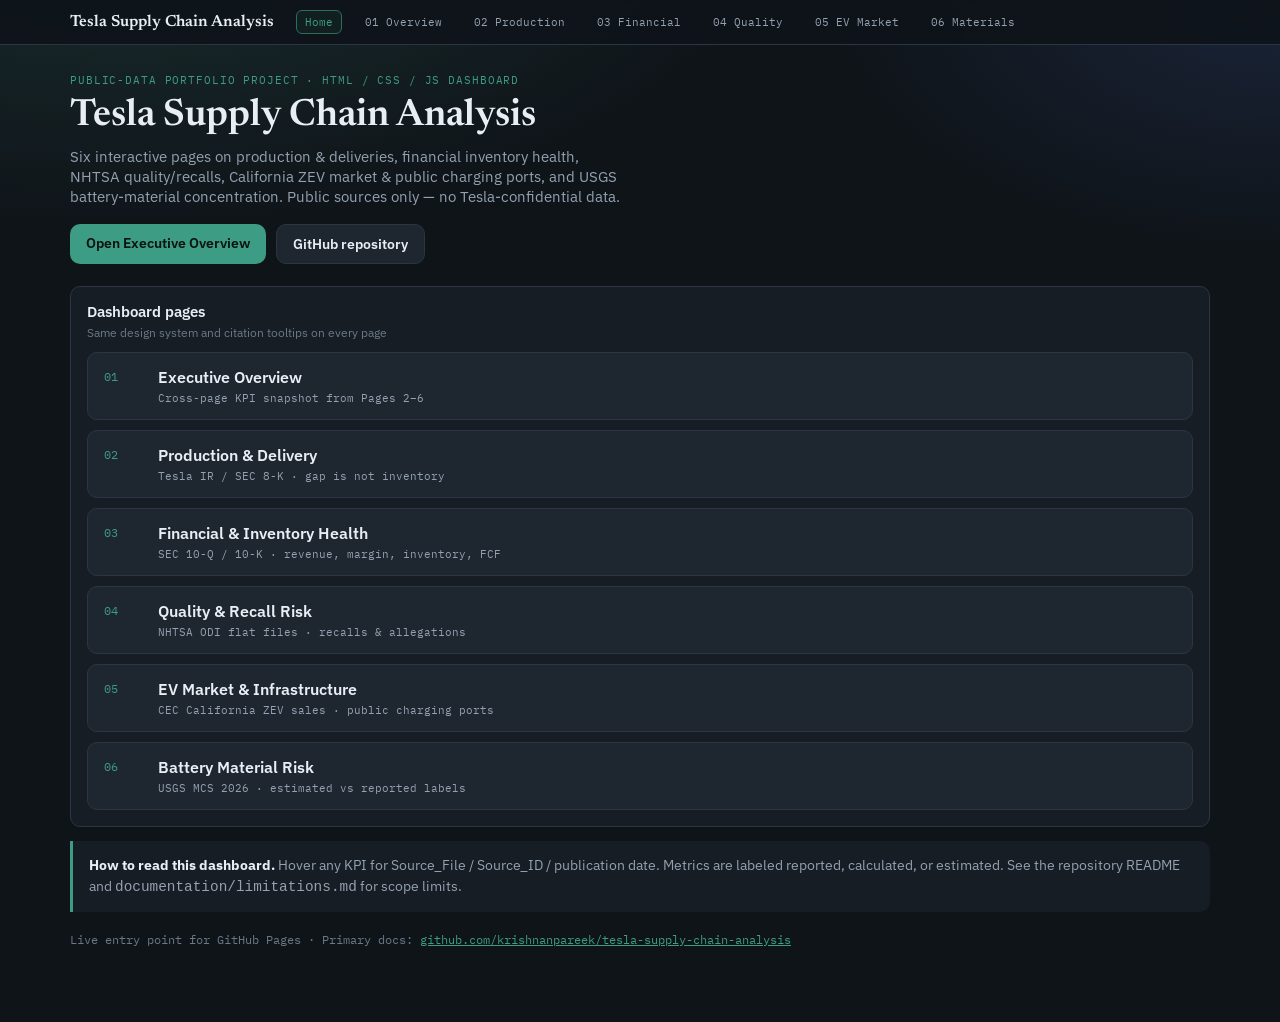
==== index.html @ 321ba061 "Add GitHub Pages entry point with index landing page. Root index links to all six dashboard pages; ." ====
<!DOCTYPE html>
<html lang="en">
<head>
  <meta charset="UTF-8" />
  <meta name="viewport" content="width=device-width, initial-scale=1" />
  <title>Tesla Supply Chain Analysis — Dashboard</title>
  <link rel="preconnect" href="https://fonts.googleapis.com" />
  <link rel="preconnect" href="https://fonts.gstatic.com" crossorigin />
  <link href="https://fonts.googleapis.com/css2?family=IBM+Plex+Mono:wght@400;500&family=IBM+Plex+Sans:wght@400;500;600&family=Newsreader:opsz,wght@6..72,500;6..72,600&display=swap" rel="stylesheet" />
  <link rel="stylesheet" href="dashboard/assets/dashboard.css" />
  <style>
    .hero-actions { display: flex; flex-wrap: wrap; gap: 10px; margin-top: 18px; }
    .btn {
      display: inline-block;
      padding: 10px 16px;
      border-radius: var(--radius);
      text-decoration: none;
      font-weight: 600;
      font-size: 14px;
    }
    .btn-primary { background: var(--accent); color: #0b1210; }
    .btn-primary:hover { filter: brightness(1.08); }
    .btn-ghost {
      border: 1px solid var(--line);
      color: var(--text);
      background: var(--bg2);
    }
    .btn-ghost:hover { border-color: var(--accent-dim); }
    .page-list { display: grid; gap: 10px; margin-top: 8px; }
    .page-list a {
      display: grid;
      grid-template-columns: 42px 1fr;
      gap: 12px;
      align-items: start;
      padding: 14px 16px;
      border: 1px solid var(--line);
      border-radius: var(--radius);
      background: var(--bg2);
      color: var(--text);
      text-decoration: none;
    }
    .page-list a:hover { border-color: var(--accent-dim); }
    .page-list .num {
      font-family: var(--mono);
      font-size: 12px;
      color: var(--accent);
      padding-top: 2px;
    }
    .page-list .title { font-weight: 600; }
    .page-list .desc {
      font-family: var(--mono);
      font-size: 11px;
      color: var(--muted);
      margin-top: 4px;
    }
  </style>
</head>
<body>
  <nav class="site-nav">
    <div class="inner">
      <span class="brand">Tesla Supply Chain Analysis</span>
      <a class="page active" href="index.html">Home</a>
      <a class="page" href="dashboard/page01_executive_overview.html">01 Overview</a>
      <a class="page" href="dashboard/page02_production_delivery_performance.html">02 Production</a>
      <a class="page" href="dashboard/page03_financial_inventory_health.html">03 Financial</a>
      <a class="page" href="dashboard/page04_quality_recall_risk.html">04 Quality</a>
      <a class="page" href="dashboard/page05_ev_market_infrastructure.html">05 EV Market</a>
      <a class="page" href="dashboard/page06_battery_material_risk.html">06 Materials</a>
    </div>
  </nav>

  <div class="wrap">
    <header>
      <p class="eyebrow">Public-data portfolio project · HTML / CSS / JS dashboard</p>
      <h1>Tesla Supply Chain Analysis</h1>
      <p class="sub">
        Six interactive pages on production &amp; deliveries, financial inventory health,
        NHTSA quality/recalls, California ZEV market &amp; public charging ports, and USGS
        battery-material concentration. Public sources only — no Tesla-confidential data.
      </p>
      <div class="hero-actions">
        <a class="btn btn-primary" href="dashboard/page01_executive_overview.html">Open Executive Overview</a>
        <a class="btn btn-ghost" href="https://github.com/krishnanpareek/tesla-supply-chain-analysis">GitHub repository</a>
      </div>
    </header>

    <section class="panel" style="margin-top: 8px">
      <h2>Dashboard pages</h2>
      <p class="hint">Same design system and citation tooltips on every page</p>
      <div class="page-list">
        <a href="dashboard/page01_executive_overview.html">
          <div class="num">01</div>
          <div>
            <div class="title">Executive Overview</div>
            <div class="desc">Cross-page KPI snapshot from Pages 2–6</div>
          </div>
        </a>
        <a href="dashboard/page02_production_delivery_performance.html">
          <div class="num">02</div>
          <div>
            <div class="title">Production &amp; Delivery</div>
            <div class="desc">Tesla IR / SEC 8-K · gap is not inventory</div>
          </div>
        </a>
        <a href="dashboard/page03_financial_inventory_health.html">
          <div class="num">03</div>
          <div>
            <div class="title">Financial &amp; Inventory Health</div>
            <div class="desc">SEC 10-Q / 10-K · revenue, margin, inventory, FCF</div>
          </div>
        </a>
        <a href="dashboard/page04_quality_recall_risk.html">
          <div class="num">04</div>
          <div>
            <div class="title">Quality &amp; Recall Risk</div>
            <div class="desc">NHTSA ODI flat files · recalls &amp; allegations</div>
          </div>
        </a>
        <a href="dashboard/page05_ev_market_infrastructure.html">
          <div class="num">05</div>
          <div>
            <div class="title">EV Market &amp; Infrastructure</div>
            <div class="desc">CEC California ZEV sales · public charging ports</div>
          </div>
        </a>
        <a href="dashboard/page06_battery_material_risk.html">
          <div class="num">06</div>
          <div>
            <div class="title">Battery Material Risk</div>
            <div class="desc">USGS MCS 2026 · estimated vs reported labels</div>
          </div>
        </a>
      </div>
    </section>

    <div class="callout">
      <strong style="color:var(--text)">How to read this dashboard.</strong>
      Hover any KPI for Source_File / Source_ID / publication date.
      Metrics are labeled reported, calculated, or estimated.
      See the repository README and <code>documentation/limitations.md</code> for scope limits.
    </div>
    <p class="footer-note">
      Live entry point for GitHub Pages · Primary docs:
      <a href="https://github.com/krishnanpareek/tesla-supply-chain-analysis" style="color:var(--accent)">github.com/krishnanpareek/tesla-supply-chain-analysis</a>
    </p>
  </div>
</body>
</html>
---- dashboard/assets/dashboard.css ----
:root {
  --bg0: #0f1419;
  --bg1: #171d25;
  --bg2: #1e2630;
  --line: #2c3642;
  --text: #e8eef4;
  --muted: #93a1b0;
  --faint: #6b7886;
  --accent: #3d9c84;
  --accent-dim: #2a6f5e;
  --warn: #c4923a;
  --prod: #6aa8ff;
  --deliv: #3d9c84;
  --gap-pos: #6aa8ff;
  --gap-neg: #c4923a;
  --radius: 10px;
  --font: "IBM Plex Sans", system-ui, sans-serif;
  --display: "Newsreader", Georgia, serif;
  --mono: "IBM Plex Mono", ui-monospace, monospace;
}
* { box-sizing: border-box; }
body {
  margin: 0;
  font-family: var(--font);
  color: var(--text);
  background:
    radial-gradient(1200px 600px at 10% -10%, #1a3030 0%, transparent 55%),
    radial-gradient(900px 500px at 100% 0%, #1a2438 0%, transparent 50%),
    var(--bg0);
  min-height: 100vh;
}
.site-nav {
  border-bottom: 1px solid var(--line);
  background: rgba(15, 20, 25, 0.92);
  backdrop-filter: blur(8px);
  position: sticky;
  top: 0;
  z-index: 20;
}
.site-nav .inner {
  max-width: 1180px;
  margin: 0 auto;
  padding: 10px 20px;
  display: flex;
  flex-wrap: wrap;
  gap: 8px 14px;
  align-items: center;
}
.site-nav .brand {
  font-family: var(--display);
  font-weight: 600;
  font-size: 1rem;
  color: var(--text);
  text-decoration: none;
  margin-right: 8px;
}
.site-nav a.page {
  font-family: var(--mono);
  font-size: 11px;
  color: var(--muted);
  text-decoration: none;
  padding: 4px 8px;
  border-radius: 6px;
  border: 1px solid transparent;
}
.site-nav a.page:hover { color: var(--text); border-color: var(--line); }
.site-nav a.page.active {
  color: var(--accent);
  border-color: var(--accent-dim);
  background: rgba(61, 156, 132, 0.08);
}
.wrap { max-width: 1180px; margin: 0 auto; padding: 28px 20px 64px; }
header { margin-bottom: 22px; }
.eyebrow {
  font-family: var(--mono);
  font-size: 11px;
  letter-spacing: 0.08em;
  text-transform: uppercase;
  color: var(--accent);
  margin: 0 0 8px;
}
h1 {
  font-family: var(--display);
  font-weight: 600;
  font-size: clamp(1.7rem, 3vw, 2.35rem);
  line-height: 1.15;
  margin: 0 0 8px;
}
.sub { color: var(--muted); max-width: 62ch; margin: 0; font-size: 0.95rem; }
.controls {
  display: flex; flex-wrap: wrap; gap: 12px; align-items: end;
  margin: 20px 0 18px; padding: 14px 16px;
  background: var(--bg1); border: 1px solid var(--line); border-radius: var(--radius);
}
label { display: grid; gap: 4px; font-size: 12px; color: var(--faint); }
select {
  background: var(--bg2); color: var(--text); border: 1px solid var(--line);
  border-radius: 6px; padding: 8px 10px; font: inherit; min-width: 160px;
}
.kpis {
  display: grid; grid-template-columns: repeat(4, minmax(0, 1fr)); gap: 10px;
  margin-bottom: 16px;
}
.kpis.k5 { grid-template-columns: repeat(5, minmax(0, 1fr)); }
@media (max-width: 960px) { .kpis, .kpis.k5 { grid-template-columns: repeat(2, 1fr); } }
@media (max-width: 520px) { .kpis, .kpis.k5 { grid-template-columns: 1fr; } }
.kpi {
  background: var(--bg1); border: 1px solid var(--line); border-radius: var(--radius);
  padding: 14px 14px 12px; cursor: default; position: relative;
}
.kpi:hover { border-color: var(--accent-dim); }
.kpi .lbl { font-size: 11px; color: var(--faint); text-transform: uppercase; letter-spacing: 0.04em; }
.kpi .val { font-family: var(--display); font-size: 1.55rem; margin-top: 6px; font-weight: 600; }
.kpi .meta { font-family: var(--mono); font-size: 10px; color: var(--muted); margin-top: 6px; }
.kpi.gap-pos .val, .kpi.pos .val { color: var(--gap-pos); }
.kpi.gap-neg .val, .kpi.neg .val { color: var(--gap-neg); }
.grid2 { display: grid; grid-template-columns: 1.2fr 1fr; gap: 12px; margin-bottom: 12px; }
@media (max-width: 900px) { .grid2 { grid-template-columns: 1fr; } }
.panel {
  background: var(--bg1); border: 1px solid var(--line); border-radius: var(--radius);
  padding: 14px 16px 16px; min-height: 280px;
}
.panel h2 { font-size: 0.95rem; font-weight: 600; margin: 0 0 4px; }
.panel .hint { color: var(--faint); font-size: 12px; margin: 0 0 12px; }
canvas { width: 100%; height: 220px; display: block; }
.table-wrap { overflow-x: auto; }
table { width: 100%; border-collapse: collapse; font-size: 13px; }
th, td { padding: 8px 10px; border-bottom: 1px solid var(--line); text-align: left; }
th { color: var(--faint); font-weight: 500; font-size: 11px; text-transform: uppercase; letter-spacing: 0.04em; }
td.num { text-align: right; font-variant-numeric: tabular-nums; font-family: var(--mono); font-size: 12px; }
tr:hover td { background: rgba(61, 156, 132, 0.06); }
.callout {
  margin-top: 14px; padding: 14px 16px; border-left: 3px solid var(--accent);
  background: var(--bg1); border-radius: 0 var(--radius) var(--radius) 0;
  color: var(--muted); font-size: 0.9rem; line-height: 1.45;
}
.tooltip {
  position: fixed; z-index: 50; max-width: 360px; pointer-events: none;
  background: #10161d; border: 1px solid var(--line); border-radius: 8px;
  padding: 10px 12px; font-size: 12px; line-height: 1.4;
  display: none;
}
.tooltip strong { display: block; margin-bottom: 4px; color: var(--text); }
.tooltip code { font-family: var(--mono); font-size: 10px; color: var(--accent); word-break: break-all; }
.pill {
  display: inline-block; font-family: var(--mono); font-size: 10px;
  padding: 2px 6px; border-radius: 999px; border: 1px solid var(--line); color: var(--muted);
}
.legend { display: flex; gap: 14px; flex-wrap: wrap; margin-bottom: 8px; font-size: 12px; color: var(--muted); }
.legend i { display: inline-block; width: 10px; height: 10px; border-radius: 2px; margin-right: 6px; }
.footer-note {
  margin-top: 20px; font-size: 12px; color: var(--faint);
  font-family: var(--mono);
}
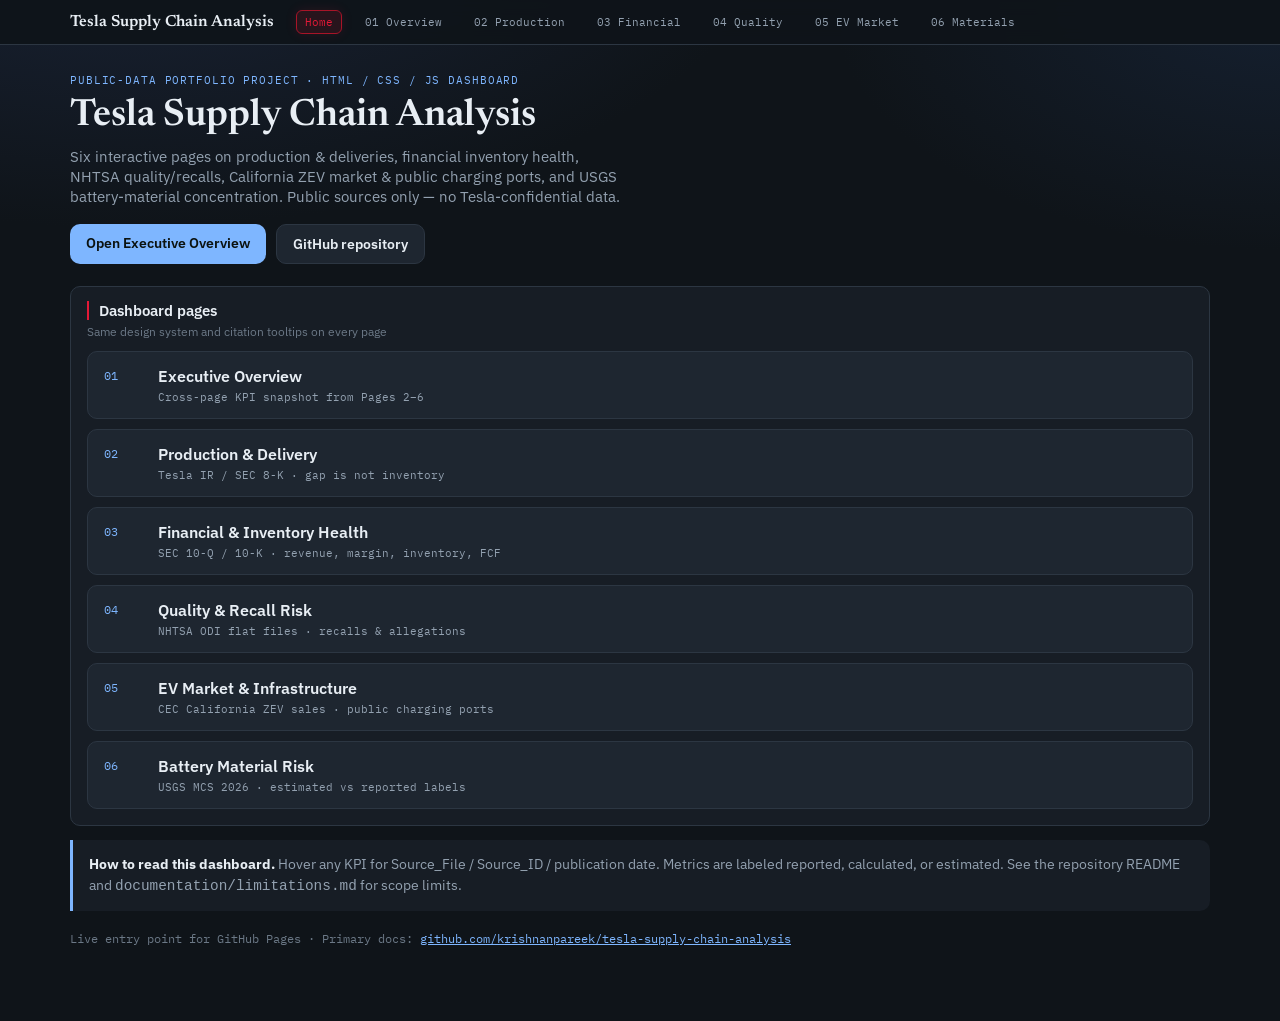
==== commit 3439cabd: "Apply understated brand-red chrome across the dashboard. Active nav, section-header ticks, and headl" ====
--- a/index.html
+++ b/index.html
@@ -59,7 +59,7 @@
   <nav class="site-nav">
     <div class="inner">
       <span class="brand">Tesla Supply Chain Analysis</span>
-      <a class="page active" href="index.html">Home</a>
+      <a class="page active" href="./">Home</a>
       <a class="page" href="dashboard/page01_executive_overview.html">01 Overview</a>
       <a class="page" href="dashboard/page02_production_delivery_performance.html">02 Production</a>
       <a class="page" href="dashboard/page03_financial_inventory_health.html">03 Financial</a>
--- a/dashboard/assets/dashboard.css
+++ b/dashboard/assets/dashboard.css
@@ -6,26 +6,116 @@
   --text: #e8eef4;
   --muted: #93a1b0;
   --faint: #6b7886;
-  --accent: #3d9c84;
-  --accent-dim: #2a6f5e;
+  /*
+   * Brand chrome only (nav active, section header ticks, Page 1 primary KPI vals).
+   * Understated Tesla-inspired red — not a product-brand recreation; project is independent.
+   * Domain --accent / chart series (--prod, --deliv, gap colors) stay separate.
+   */
+  --brand: #e31937;
+  --brand-dim: #a81428;
+  --brand-soft: rgba(227, 25, 55, 0.12);
+  --brand-glow: rgba(227, 25, 55, 0.22);
+  /* Domain / chart accents — page themes may override; do not use for brand chrome */
+  --accent: #7eb6ff;
+  --accent-dim: #3d6fa8;
+  --accent-soft: rgba(126, 182, 255, 0.12);
+  --accent-glow: rgba(126, 182, 255, 0.28);
   --warn: #c4923a;
   --prod: #6aa8ff;
-  --deliv: #3d9c84;
+  --deliv: #9ec5ff;
   --gap-pos: #6aa8ff;
-  --gap-neg: #c4923a;
+  --gap-neg: #d4a574;
+  --series-2: #8eb4d9;
+  --series-3: #c4923a;
   --radius: 10px;
   --font: "IBM Plex Sans", system-ui, sans-serif;
   --display: "Newsreader", Georgia, serif;
   --mono: "IBM Plex Mono", ui-monospace, monospace;
-}
+  --glow: 0 0 0 1px var(--accent-dim), 0 0 18px var(--accent-glow);
+  --bg-spot-a: #1a2438;
+  --bg-spot-b: #152030;
+}
+
+/* Domain themes */
+body.theme-ops {
+  --accent: #6aa8ff;
+  --accent-dim: #3d6fa8;
+  --accent-soft: rgba(106, 168, 255, 0.12);
+  --accent-glow: rgba(106, 168, 255, 0.30);
+  --prod: #6aa8ff;
+  --deliv: #a8cfff;
+  --gap-pos: #7eb6ff;
+  --gap-neg: #d4a574;
+  --series-2: #8eb4d9;
+  --series-3: #c9a227;
+  --bg-spot-a: #152038;
+  --bg-spot-b: #121c2e;
+}
+body.theme-fin {
+  --accent: #3d9c84;
+  --accent-dim: #2a6f5e;
+  --accent-soft: rgba(61, 156, 132, 0.12);
+  --accent-glow: rgba(61, 156, 132, 0.28);
+  --prod: #3d9c84;
+  --deliv: #6bc4a8;
+  --gap-pos: #3d9c84;
+  --gap-neg: #c4923a;
+  --bg-spot-a: #1a3030;
+  --bg-spot-b: #152828;
+}
+body.theme-quality {
+  --accent: #e07a4c;
+  --accent-dim: #a35230;
+  --accent-soft: rgba(224, 122, 76, 0.12);
+  --accent-glow: rgba(224, 122, 76, 0.28);
+  --prod: #e07a4c;
+  --deliv: #f0a07a;
+  --gap-pos: #e07a4c;
+  --gap-neg: #c4923a;
+  --bg-spot-a: #302018;
+  --bg-spot-b: #281810;
+}
+body.theme-ev {
+  --accent: #9b7bff;
+  --accent-dim: #6a54b0;
+  --accent-soft: rgba(155, 123, 255, 0.12);
+  --accent-glow: rgba(155, 123, 255, 0.28);
+  --prod: #9b7bff;
+  --deliv: #c4b0ff;
+  --gap-pos: #9b7bff;
+  --gap-neg: #c4923a;
+  --bg-spot-a: #241a38;
+  --bg-spot-b: #1c152e;
+}
+body.theme-materials {
+  --accent: #d4a017;
+  --accent-dim: #9a7410;
+  --accent-soft: rgba(212, 160, 23, 0.12);
+  --accent-glow: rgba(212, 160, 23, 0.28);
+  --prod: #d4a017;
+  --deliv: #e6c15a;
+  --gap-pos: #d4a017;
+  --gap-neg: #c4923a;
+  --bg-spot-a: #302818;
+  --bg-spot-b: #281e10;
+}
+body.theme-overview {
+  --accent: #7eb6ff;
+  --accent-dim: #4a78a8;
+  --accent-soft: rgba(126, 182, 255, 0.10);
+  --accent-glow: rgba(126, 182, 255, 0.22);
+  --bg-spot-a: #1a2438;
+  --bg-spot-b: #1a2828;
+}
+
 * { box-sizing: border-box; }
 body {
   margin: 0;
   font-family: var(--font);
   color: var(--text);
   background:
-    radial-gradient(1200px 600px at 10% -10%, #1a3030 0%, transparent 55%),
-    radial-gradient(900px 500px at 100% 0%, #1a2438 0%, transparent 50%),
+    radial-gradient(1200px 600px at 10% -10%, var(--bg-spot-a) 0%, transparent 55%),
+    radial-gradient(900px 500px at 100% 0%, var(--bg-spot-b) 0%, transparent 50%),
     var(--bg0);
   min-height: 100vh;
 }
@@ -53,6 +143,11 @@
   color: var(--text);
   text-decoration: none;
   margin-right: 8px;
+  transition: color 0.2s ease, text-shadow 0.2s ease;
+}
+.site-nav .brand:hover {
+  color: var(--accent);
+  text-shadow: 0 0 18px var(--accent-glow);
 }
 .site-nav a.page {
   font-family: var(--mono);
@@ -62,12 +157,18 @@
   padding: 4px 8px;
   border-radius: 6px;
   border: 1px solid transparent;
-}
-.site-nav a.page:hover { color: var(--text); border-color: var(--line); }
+  transition: color 0.2s ease, border-color 0.2s ease, background 0.2s ease, box-shadow 0.2s ease;
+}
+.site-nav a.page:hover {
+  color: var(--text);
+  border-color: var(--line);
+  box-shadow: 0 0 12px var(--accent-soft);
+}
 .site-nav a.page.active {
-  color: var(--accent);
-  border-color: var(--accent-dim);
-  background: rgba(61, 156, 132, 0.08);
+  color: var(--brand);
+  border-color: var(--brand-dim);
+  background: var(--brand-soft);
+  box-shadow: 0 0 12px var(--brand-soft);
 }
 .wrap { max-width: 1180px; margin: 0 auto; padding: 28px 20px 64px; }
 header { margin-bottom: 22px; }
@@ -91,11 +192,22 @@
   display: flex; flex-wrap: wrap; gap: 12px; align-items: end;
   margin: 20px 0 18px; padding: 14px 16px;
   background: var(--bg1); border: 1px solid var(--line); border-radius: var(--radius);
+  transition: border-color 0.2s ease, box-shadow 0.2s ease;
+}
+.controls:focus-within {
+  border-color: var(--accent-dim);
+  box-shadow: 0 0 16px var(--accent-soft);
 }
 label { display: grid; gap: 4px; font-size: 12px; color: var(--faint); }
 select {
   background: var(--bg2); color: var(--text); border: 1px solid var(--line);
   border-radius: 6px; padding: 8px 10px; font: inherit; min-width: 160px;
+  transition: border-color 0.2s ease, box-shadow 0.2s ease;
+}
+select:hover, select:focus {
+  border-color: var(--accent-dim);
+  outline: none;
+  box-shadow: 0 0 10px var(--accent-soft);
 }
 .kpis {
   display: grid; grid-template-columns: repeat(4, minmax(0, 1fr)); gap: 10px;
@@ -107,8 +219,30 @@
 .kpi {
   background: var(--bg1); border: 1px solid var(--line); border-radius: var(--radius);
   padding: 14px 14px 12px; cursor: default; position: relative;
-}
-.kpi:hover { border-color: var(--accent-dim); }
+  transition: border-color 0.2s ease, box-shadow 0.2s ease, transform 0.2s ease;
+}
+.kpi:hover {
+  border-color: var(--accent-dim);
+  box-shadow: var(--glow);
+  transform: translateY(-1px);
+}
+.kpi.metric-reported,
+.kpi.metric-calculated {
+  border-style: solid;
+}
+.kpi.metric-estimated {
+  border-style: dashed;
+  border-color: var(--accent-dim);
+  background:
+    repeating-linear-gradient(
+      -45deg,
+      transparent,
+      transparent 5px,
+      rgba(255, 255, 255, 0.015) 5px,
+      rgba(255, 255, 255, 0.015) 10px
+    ),
+    var(--bg1);
+}
 .kpi .lbl { font-size: 11px; color: var(--faint); text-transform: uppercase; letter-spacing: 0.04em; }
 .kpi .val { font-family: var(--display); font-size: 1.55rem; margin-top: 6px; font-weight: 600; }
 .kpi .meta { font-family: var(--mono); font-size: 10px; color: var(--muted); margin-top: 6px; }
@@ -119,16 +253,45 @@
 .panel {
   background: var(--bg1); border: 1px solid var(--line); border-radius: var(--radius);
   padding: 14px 16px 16px; min-height: 280px;
-}
-.panel h2 { font-size: 0.95rem; font-weight: 600; margin: 0 0 4px; }
+  transition: border-color 0.2s ease, box-shadow 0.2s ease;
+}
+.panel:hover {
+  border-color: color-mix(in srgb, var(--accent-dim) 55%, var(--line));
+  box-shadow: 0 0 20px var(--accent-soft);
+}
+.panel h2 {
+  font-size: 0.95rem;
+  font-weight: 600;
+  margin: 0 0 4px;
+  padding-left: 10px;
+  border-left: 2px solid var(--brand);
+  line-height: 1.25;
+}
 .panel .hint { color: var(--faint); font-size: 12px; margin: 0 0 12px; }
-canvas { width: 100%; height: 220px; display: block; }
+/* Headline KPI values (Pages 1–6): brand red number only; charts stay domain-colored */
+.kpi.kpi-brand-primary .val {
+  color: var(--brand);
+}
+/* Gap / sign colors still win when both classes are present */
+.kpi.kpi-brand-primary.gap-neg .val,
+.kpi.kpi-brand-primary.neg .val { color: var(--gap-neg); }
+.kpi.kpi-brand-primary.gap-pos .val,
+.kpi.kpi-brand-primary.pos .val { color: var(--gap-pos); }
+canvas {
+  width: 100%;
+  height: 220px;
+  display: block;
+  border-radius: 6px;
+}
 .table-wrap { overflow-x: auto; }
 table { width: 100%; border-collapse: collapse; font-size: 13px; }
 th, td { padding: 8px 10px; border-bottom: 1px solid var(--line); text-align: left; }
 th { color: var(--faint); font-weight: 500; font-size: 11px; text-transform: uppercase; letter-spacing: 0.04em; }
 td.num { text-align: right; font-variant-numeric: tabular-nums; font-family: var(--mono); font-size: 12px; }
-tr:hover td { background: rgba(61, 156, 132, 0.06); }
+tr { transition: background 0.15s ease; }
+tr:hover td {
+  background: var(--accent-soft);
+}
 .callout {
   margin-top: 14px; padding: 14px 16px; border-left: 3px solid var(--accent);
   background: var(--bg1); border-radius: 0 var(--radius) var(--radius) 0;
@@ -136,18 +299,68 @@
 }
 .tooltip {
   position: fixed; z-index: 50; max-width: 360px; pointer-events: none;
-  background: #10161d; border: 1px solid var(--line); border-radius: 8px;
+  background: #10161d; border: 1px solid var(--accent-dim); border-radius: 8px;
   padding: 10px 12px; font-size: 12px; line-height: 1.4;
   display: none;
+  box-shadow: 0 0 24px var(--accent-soft);
 }
 .tooltip strong { display: block; margin-bottom: 4px; color: var(--text); }
 .tooltip code { font-family: var(--mono); font-size: 10px; color: var(--accent); word-break: break-all; }
 .pill {
   display: inline-block; font-family: var(--mono); font-size: 10px;
   padding: 2px 6px; border-radius: 999px; border: 1px solid var(--line); color: var(--muted);
+  transition: border-color 0.2s ease, color 0.2s ease, box-shadow 0.2s ease;
+}
+.pill:hover {
+  border-color: var(--accent-dim);
+  color: var(--text);
+  box-shadow: 0 0 10px var(--accent-soft);
 }
 .legend { display: flex; gap: 14px; flex-wrap: wrap; margin-bottom: 8px; font-size: 12px; color: var(--muted); }
-.legend i { display: inline-block; width: 10px; height: 10px; border-radius: 2px; margin-right: 6px; }
+.legend i {
+  display: inline-block; width: 12px; height: 12px; border-radius: 2px; margin-right: 6px;
+  vertical-align: -1px; border: 1px solid transparent;
+}
+.legend i.solid { border-style: solid; }
+.legend i.estimated {
+  border: 1px dashed var(--accent);
+  background:
+    repeating-linear-gradient(
+      -45deg,
+      transparent,
+      transparent 2px,
+      var(--accent-soft) 2px,
+      var(--accent-soft) 4px
+    ) !important;
+}
+.legend i.gap-fill {
+  opacity: 0.55;
+}
+.metric-key {
+  display: flex; flex-wrap: wrap; gap: 12px; margin: 0 0 14px;
+  font-family: var(--mono); font-size: 10px; color: var(--muted);
+}
+.metric-key span {
+  display: inline-flex; align-items: center; gap: 6px;
+}
+.metric-key .swatch {
+  width: 14px; height: 10px; border-radius: 2px;
+}
+.metric-key .swatch.solid {
+  background: var(--accent);
+  border: 1px solid var(--accent);
+}
+.metric-key .swatch.estimated {
+  border: 1px dashed var(--accent);
+  background:
+    repeating-linear-gradient(
+      -45deg,
+      transparent,
+      transparent 2px,
+      var(--accent-soft) 2px,
+      var(--accent-soft) 4px
+    );
+}
 .footer-note {
   margin-top: 20px; font-size: 12px; color: var(--faint);
   font-family: var(--mono);
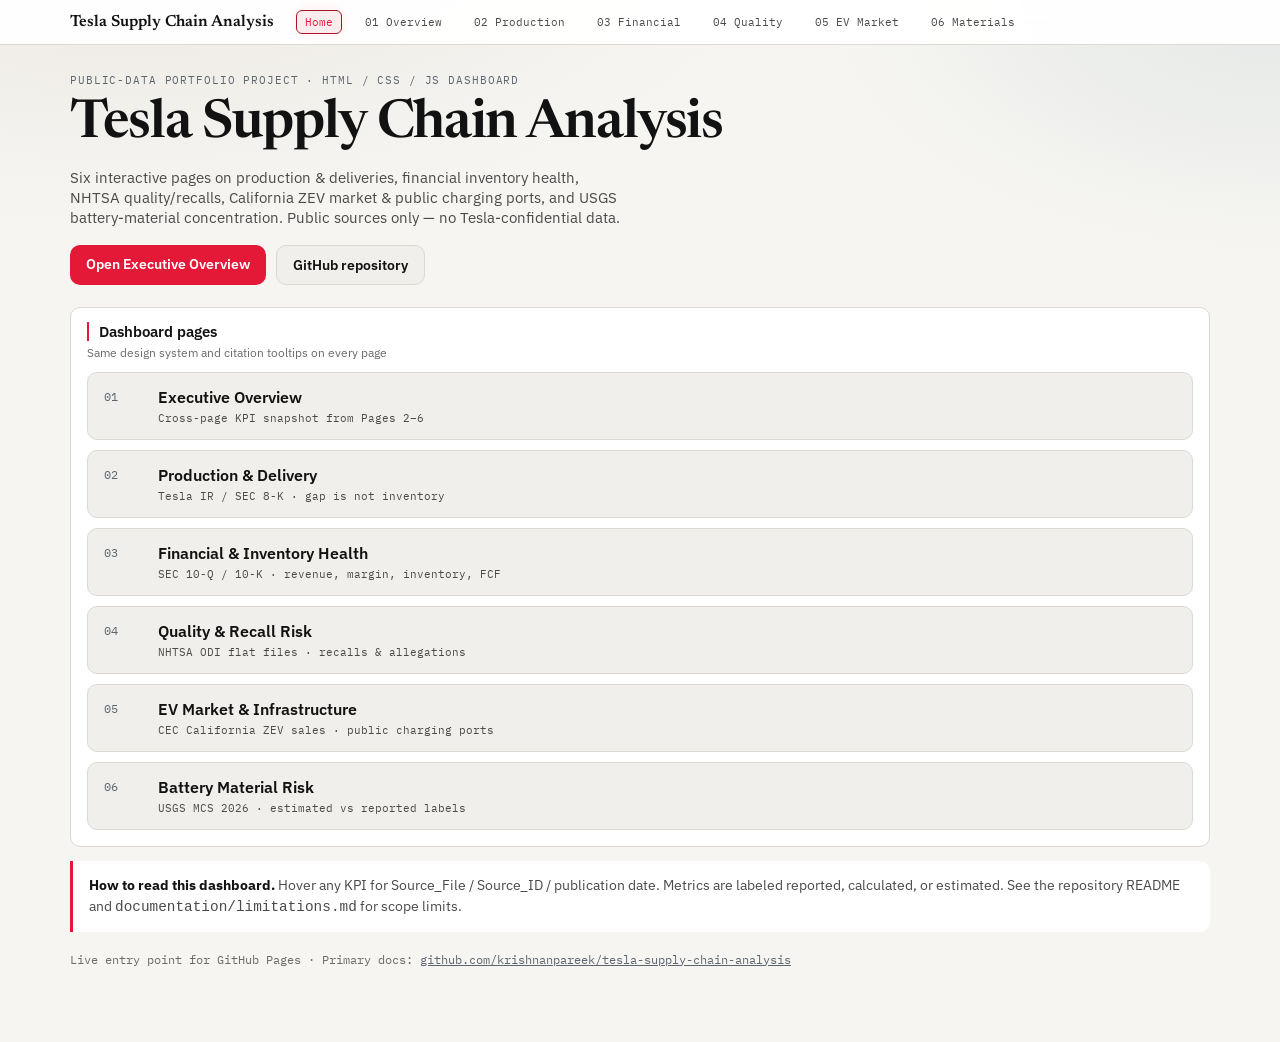
==== commit 33766dd3: "Roll out light theme across all dashboard pages. Use a Tesla-adjacent off-white palette with black t" ====
--- a/index.html
+++ b/index.html
@@ -18,8 +18,8 @@
       font-weight: 600;
       font-size: 14px;
     }
-    .btn-primary { background: var(--accent); color: #0b1210; }
-    .btn-primary:hover { filter: brightness(1.08); }
+    .btn-primary { background: var(--brand); color: #fff; }
+    .btn-primary:hover { filter: brightness(1.05); }
     .btn-ghost {
       border: 1px solid var(--line);
       color: var(--text);
@@ -55,7 +55,7 @@
     }
   </style>
 </head>
-<body>
+<body class="theme-overview theme-light" data-theme-mode="light">
   <nav class="site-nav">
     <div class="inner">
       <span class="brand">Tesla Supply Chain Analysis</span>
--- a/dashboard/assets/dashboard.css
+++ b/dashboard/assets/dashboard.css
@@ -34,9 +34,11 @@
   --glow: 0 0 0 1px var(--accent-dim), 0 0 18px var(--accent-glow);
   --bg-spot-a: #1a2438;
   --bg-spot-b: #152030;
+  --nav-bg: rgba(15, 20, 25, 0.92);
+  --tooltip-bg: #10161d;
 }
 
-/* Domain themes */
+/* Domain themes — chart/domain accents; dark bg spots only when not light */
 body.theme-ops {
   --accent: #6aa8ff;
   --accent-dim: #3d6fa8;
@@ -48,6 +50,8 @@
   --gap-neg: #d4a574;
   --series-2: #8eb4d9;
   --series-3: #c9a227;
+}
+body.theme-ops:not(.theme-light) {
   --bg-spot-a: #152038;
   --bg-spot-b: #121c2e;
 }
@@ -60,6 +64,8 @@
   --deliv: #6bc4a8;
   --gap-pos: #3d9c84;
   --gap-neg: #c4923a;
+}
+body.theme-fin:not(.theme-light) {
   --bg-spot-a: #1a3030;
   --bg-spot-b: #152828;
 }
@@ -72,6 +78,8 @@
   --deliv: #f0a07a;
   --gap-pos: #e07a4c;
   --gap-neg: #c4923a;
+}
+body.theme-quality:not(.theme-light) {
   --bg-spot-a: #302018;
   --bg-spot-b: #281810;
 }
@@ -84,6 +92,8 @@
   --deliv: #c4b0ff;
   --gap-pos: #9b7bff;
   --gap-neg: #c4923a;
+}
+body.theme-ev:not(.theme-light) {
   --bg-spot-a: #241a38;
   --bg-spot-b: #1c152e;
 }
@@ -96,10 +106,12 @@
   --deliv: #e6c15a;
   --gap-pos: #d4a017;
   --gap-neg: #c4923a;
+}
+body.theme-materials:not(.theme-light) {
   --bg-spot-a: #302818;
   --bg-spot-b: #281e10;
 }
-body.theme-overview {
+body.theme-overview:not(.theme-light) {
   --accent: #7eb6ff;
   --accent-dim: #4a78a8;
   --accent-soft: rgba(126, 182, 255, 0.10);
@@ -108,6 +120,33 @@
   --bg-spot-b: #1a2828;
 }
 
+/*
+ * Light theme — surfaces/text. Domain chart tokens (--prod, --deliv, gap, series-*) stay.
+ * Brand red remains for nav active, section header accents, one primary KPI per page.
+ */
+body.theme-light {
+  --bg0: #f6f5f2;
+  --bg1: #ffffff;
+  --bg2: #f0efeb;
+  --line: #ddd9d2;
+  --text: #121212;
+  --muted: #4a4a4a;
+  --faint: #6b6b6b;
+  --bg-spot-a: #ebe7e0;
+  --bg-spot-b: #e4e8e6;
+  --nav-bg: rgba(255, 255, 255, 0.94);
+  --tooltip-bg: #ffffff;
+  --glow: 0 0 0 1px var(--line), 0 8px 20px rgba(18, 18, 18, 0.06);
+  --brand-soft: rgba(227, 25, 55, 0.08);
+  --brand-glow: rgba(227, 25, 55, 0.14);
+}
+body.theme-overview.theme-light {
+  --accent: #5c6570;
+  --accent-dim: #8a9299;
+  --accent-soft: rgba(18, 18, 18, 0.06);
+  --accent-glow: rgba(18, 18, 18, 0.08);
+}
+
 * { box-sizing: border-box; }
 body {
   margin: 0;
@@ -121,7 +160,7 @@
 }
 .site-nav {
   border-bottom: 1px solid var(--line);
-  background: rgba(15, 20, 25, 0.92);
+  background: var(--nav-bg);
   backdrop-filter: blur(8px);
   position: sticky;
   top: 0;
@@ -146,8 +185,7 @@
   transition: color 0.2s ease, text-shadow 0.2s ease;
 }
 .site-nav .brand:hover {
-  color: var(--accent);
-  text-shadow: 0 0 18px var(--accent-glow);
+  color: var(--brand);
 }
 .site-nav a.page {
   font-family: var(--mono);
@@ -183,11 +221,13 @@
 h1 {
   font-family: var(--display);
   font-weight: 600;
-  font-size: clamp(1.7rem, 3vw, 2.35rem);
-  line-height: 1.15;
-  margin: 0 0 8px;
+  font-size: clamp(2.35rem, 4.6vw, 3.35rem);
+  line-height: 1.12;
+  letter-spacing: -0.025em;
+  margin: 0 0 12px;
 }
 .sub { color: var(--muted); max-width: 62ch; margin: 0; font-size: 0.95rem; }
+.hint { color: var(--faint); font-size: 12px; }
 .controls {
   display: flex; flex-wrap: wrap; gap: 12px; align-items: end;
   margin: 20px 0 18px; padding: 14px 16px;
@@ -238,8 +278,8 @@
       -45deg,
       transparent,
       transparent 5px,
-      rgba(255, 255, 255, 0.015) 5px,
-      rgba(255, 255, 255, 0.015) 10px
+      rgba(128, 128, 128, 0.06) 5px,
+      rgba(128, 128, 128, 0.06) 10px
     ),
     var(--bg1);
 }
@@ -293,19 +333,23 @@
   background: var(--accent-soft);
 }
 .callout {
-  margin-top: 14px; padding: 14px 16px; border-left: 3px solid var(--accent);
+  margin-top: 14px; padding: 14px 16px; border-left: 3px solid var(--brand);
   background: var(--bg1); border-radius: 0 var(--radius) var(--radius) 0;
   color: var(--muted); font-size: 0.9rem; line-height: 1.45;
 }
 .tooltip {
   position: fixed; z-index: 50; max-width: 360px; pointer-events: none;
-  background: #10161d; border: 1px solid var(--accent-dim); border-radius: 8px;
+  background: var(--tooltip-bg); border: 1px solid var(--line); border-radius: 8px;
   padding: 10px 12px; font-size: 12px; line-height: 1.4;
   display: none;
-  box-shadow: 0 0 24px var(--accent-soft);
+  box-shadow: 0 8px 28px rgba(18, 18, 18, 0.12);
+  color: var(--text);
 }
 .tooltip strong { display: block; margin-bottom: 4px; color: var(--text); }
-.tooltip code { font-family: var(--mono); font-size: 10px; color: var(--accent); word-break: break-all; }
+.tooltip code { font-family: var(--mono); font-size: 10px; color: var(--brand); word-break: break-all; }
+body.theme-light .tooltip {
+  box-shadow: 0 8px 28px rgba(18, 18, 18, 0.1);
+}
 .pill {
   display: inline-block; font-family: var(--mono); font-size: 10px;
   padding: 2px 6px; border-radius: 999px; border: 1px solid var(--line); color: var(--muted);
@@ -365,3 +409,75 @@
   margin-top: 20px; font-size: 12px; color: var(--faint);
   font-family: var(--mono);
 }
+
+/* Time selector (Feature 1) */
+.time-selector {
+  display: flex;
+  align-items: stretch;
+  gap: 8px;
+  margin: 0 0 14px;
+  padding: 10px 12px;
+  background: var(--bg1);
+  border: 1px solid var(--line);
+  border-radius: var(--radius);
+}
+.time-nav {
+  flex: 0 0 auto;
+  width: 36px;
+  border: 1px solid var(--line);
+  border-radius: 6px;
+  background: var(--bg2);
+  color: var(--text);
+  font-size: 18px;
+  line-height: 1;
+  cursor: pointer;
+  transition: border-color 0.2s ease, box-shadow 0.2s ease, color 0.2s ease;
+}
+.time-nav:hover:not(:disabled) {
+  border-color: var(--brand-dim);
+  color: var(--brand);
+  box-shadow: 0 0 12px var(--brand-soft);
+}
+.time-nav:disabled {
+  opacity: 0.35;
+  cursor: default;
+}
+.time-strip {
+  flex: 1 1 auto;
+  display: flex;
+  gap: 6px;
+  overflow-x: auto;
+  padding-bottom: 2px;
+  scrollbar-width: thin;
+}
+.time-chip {
+  flex: 0 0 auto;
+  border: 1px solid var(--line);
+  background: var(--bg2);
+  color: var(--muted);
+  border-radius: 6px;
+  padding: 6px 10px;
+  font-family: var(--mono);
+  font-size: 11px;
+  cursor: pointer;
+  transition: border-color 0.2s ease, color 0.2s ease, background 0.2s ease, box-shadow 0.2s ease;
+}
+.time-chip:hover {
+  color: var(--text);
+  border-color: var(--accent-dim);
+  box-shadow: 0 0 10px var(--accent-soft);
+}
+.time-chip.active {
+  color: var(--brand);
+  border-color: var(--brand-dim);
+  background: var(--brand-soft);
+  box-shadow: 0 0 12px var(--brand-soft);
+}
+.time-selector .time-hint {
+  flex: 0 0 auto;
+  align-self: center;
+  font-family: var(--mono);
+  font-size: 10px;
+  color: var(--faint);
+  white-space: nowrap;
+}
